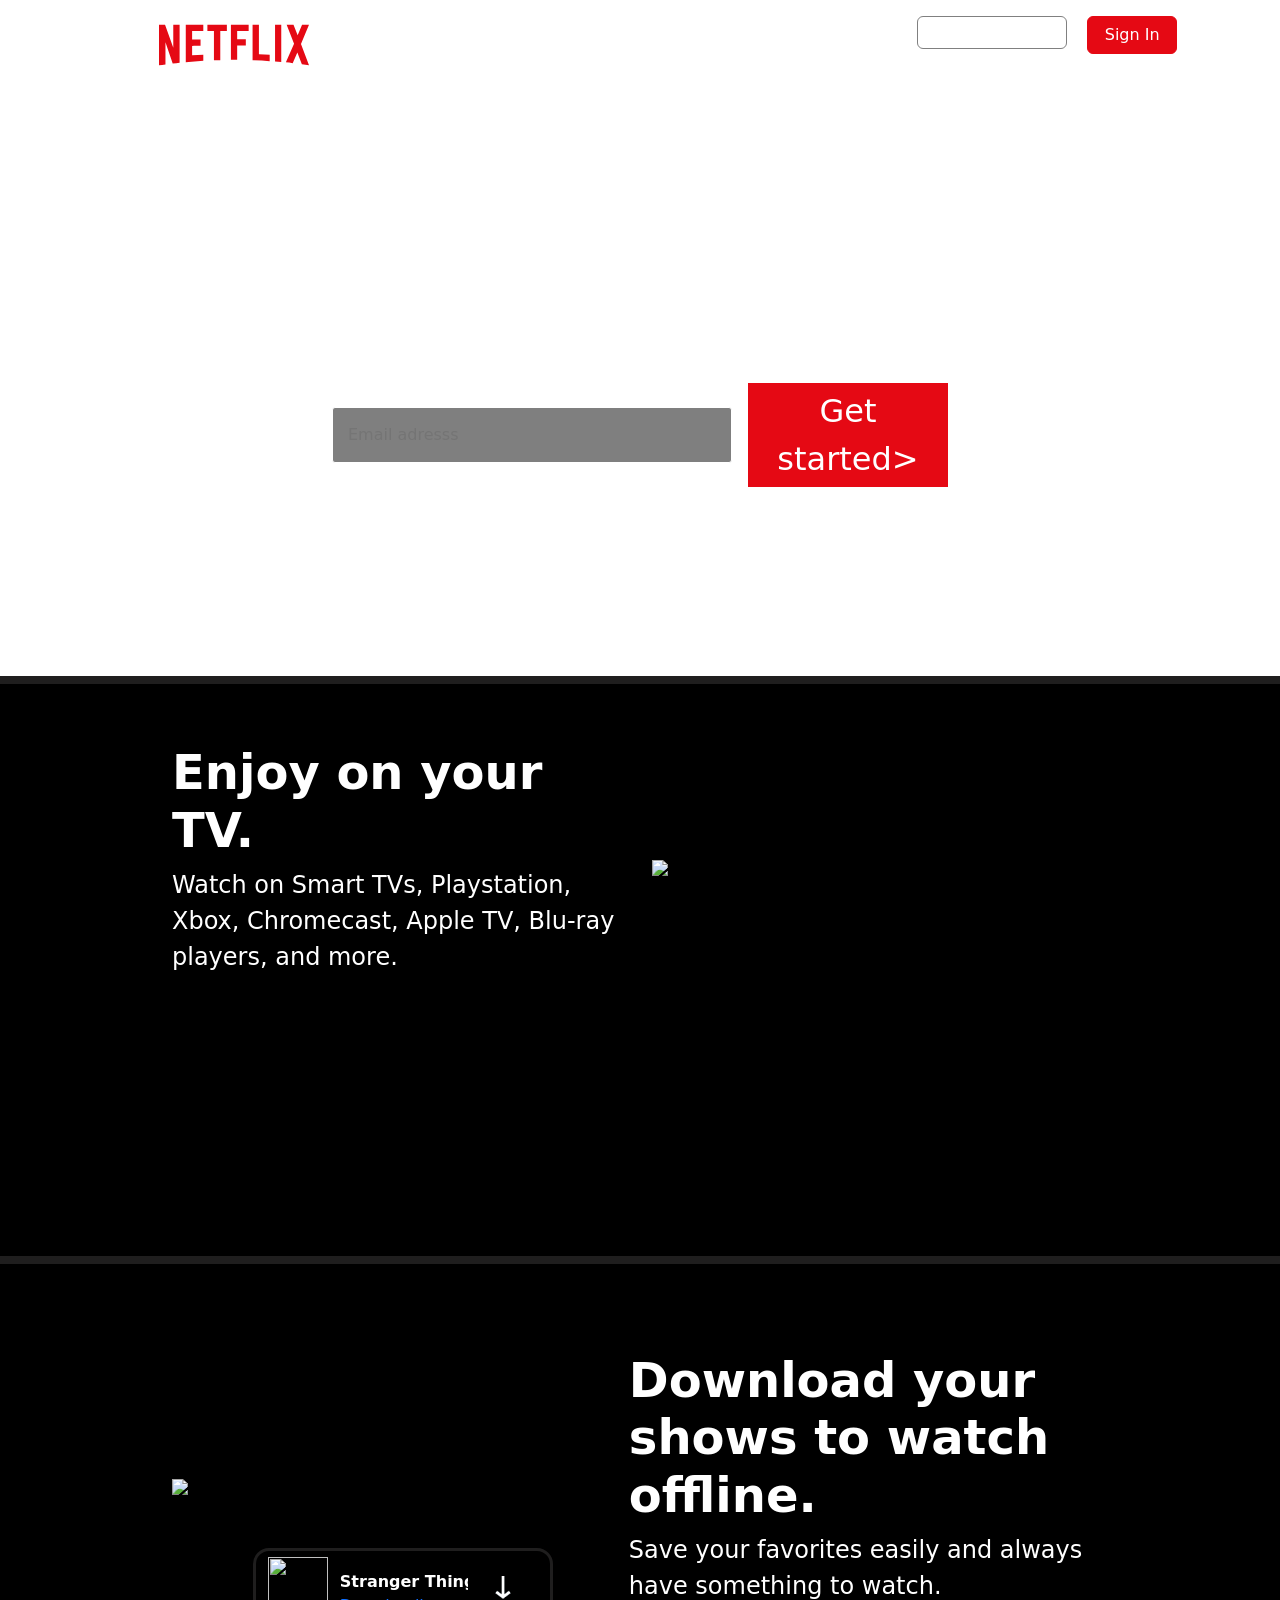
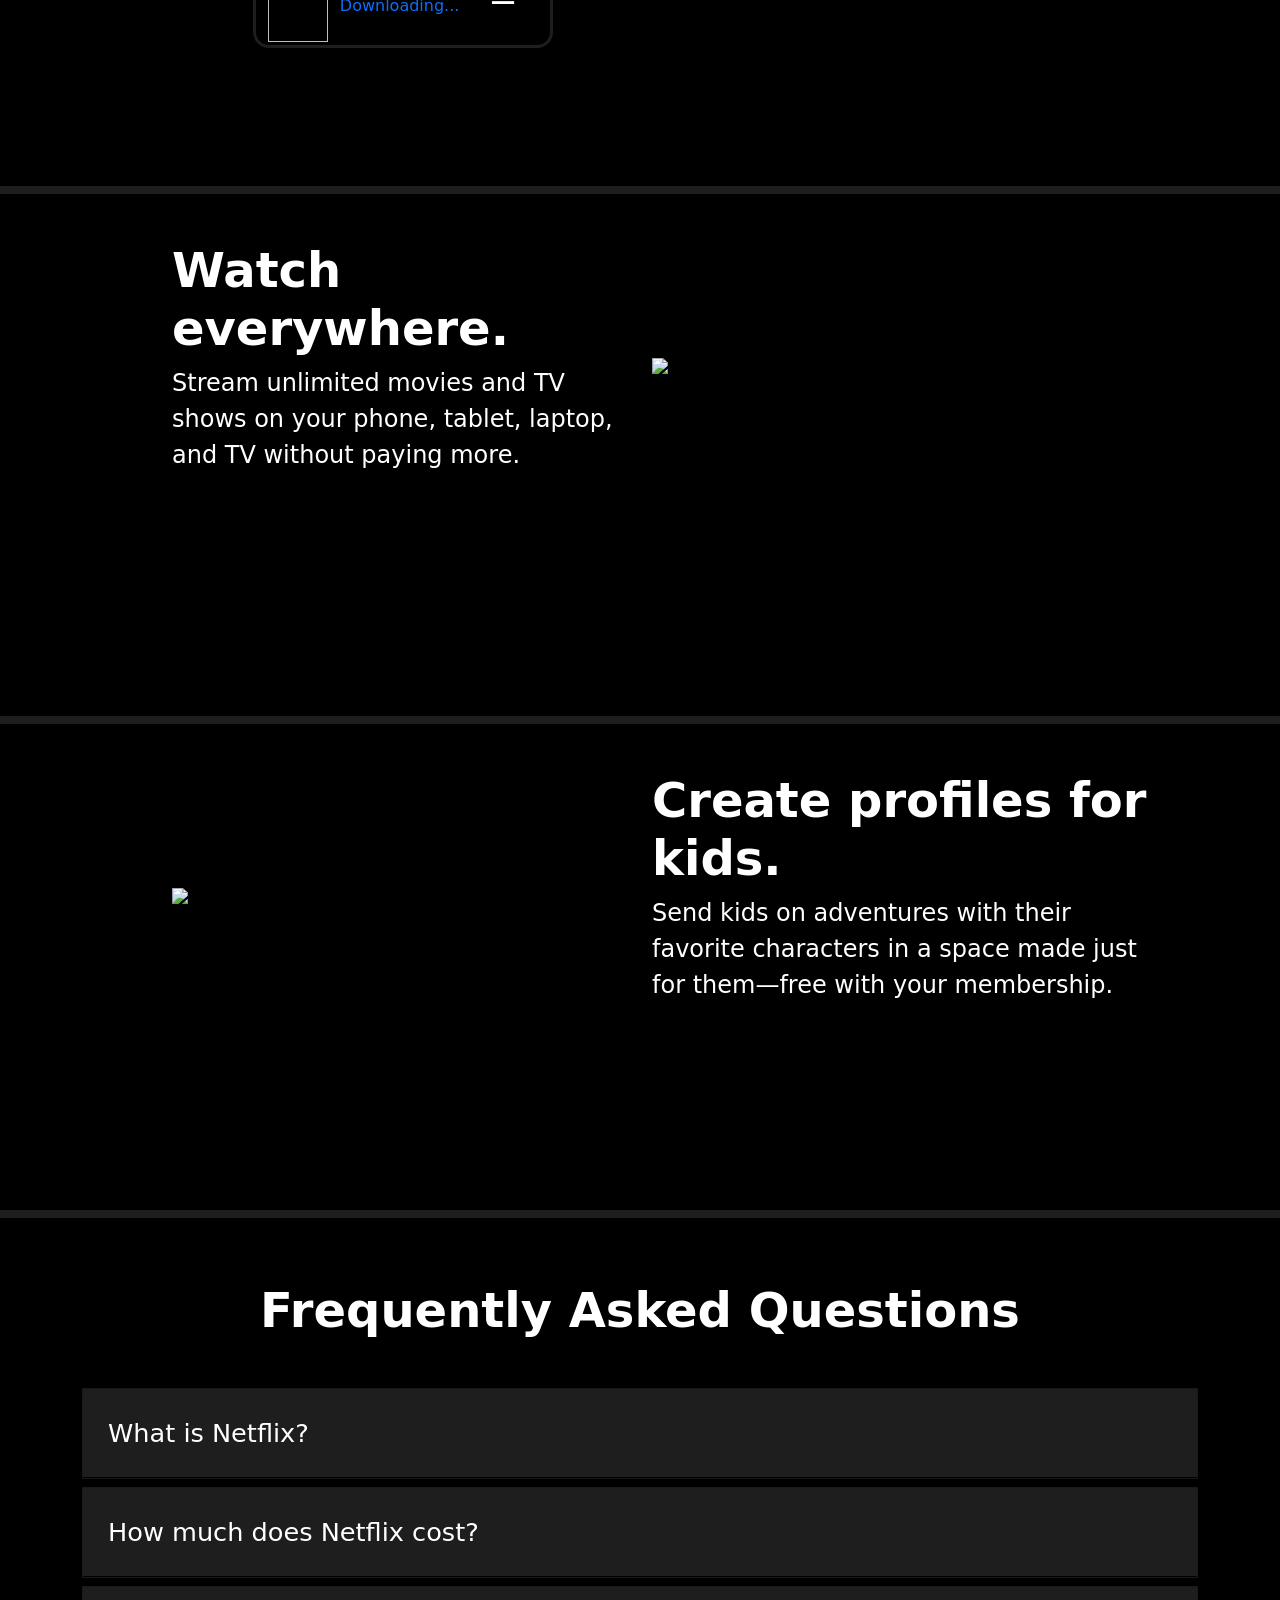
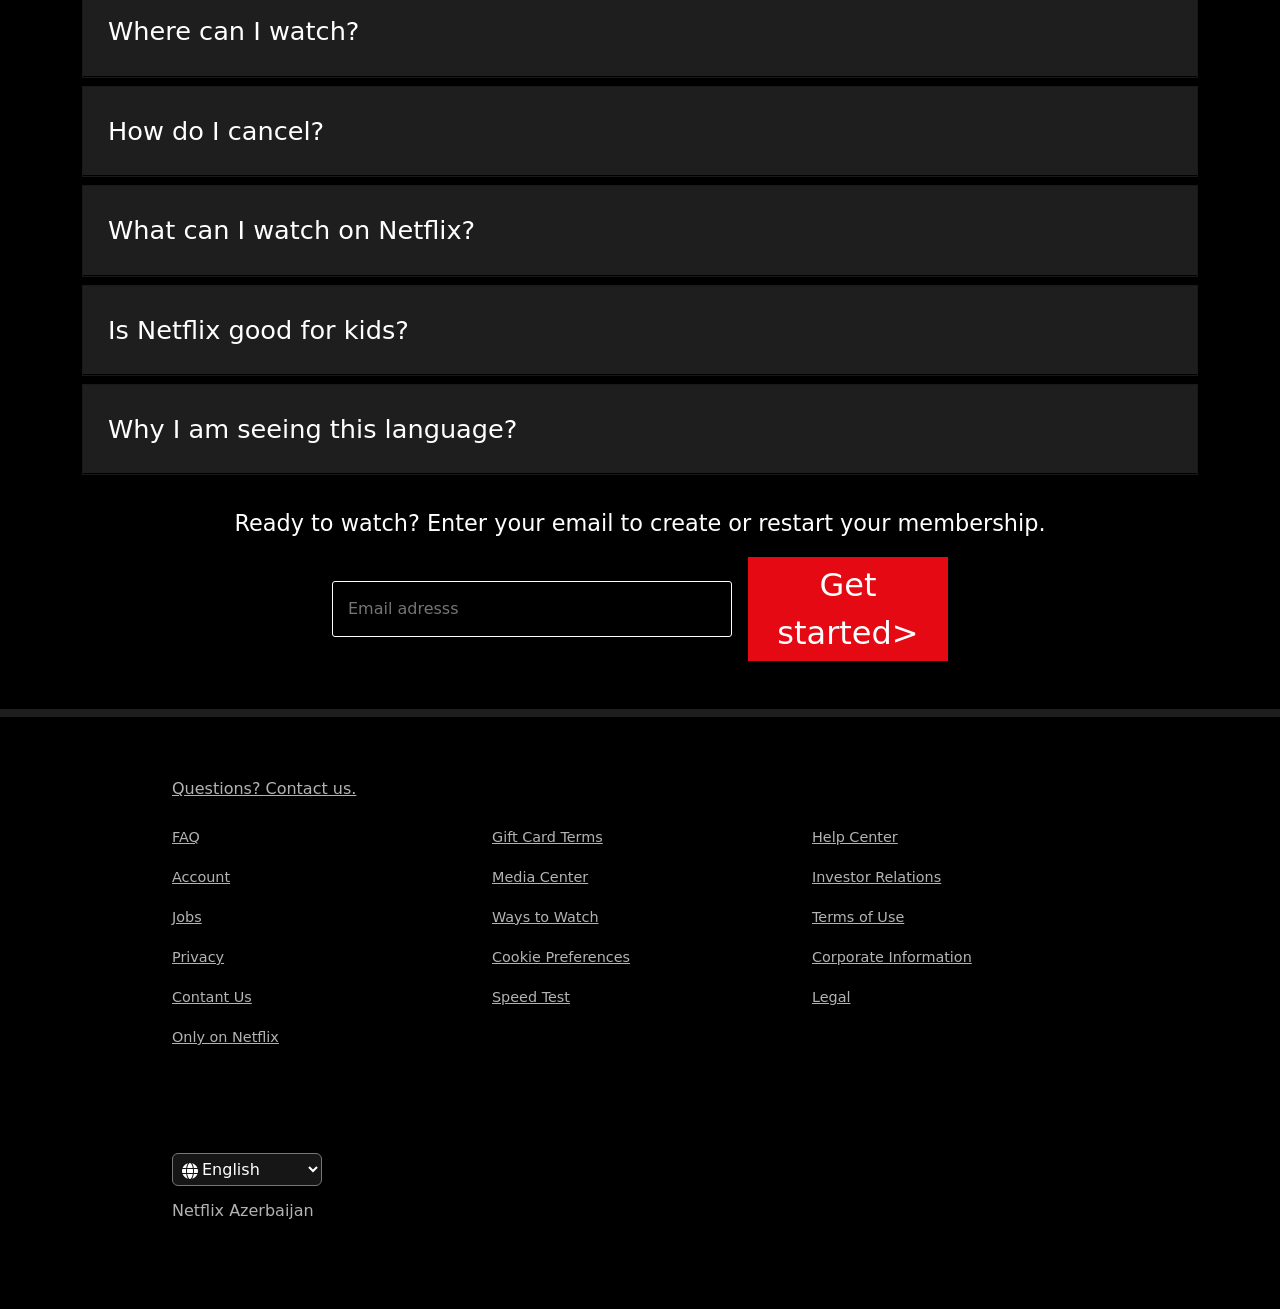
==== index.html @ 4222ed7d "Netlix Clone" ====
<!DOCTYPE html>
<html lang="en">
  <head>
    <meta charset="UTF-8" />
    <meta http-equiv="X-UA-Compatible" content="IE=edge" />
    <meta name="viewport" content="width=device-width, initial-scale=1.0" />
    <link
      rel="stylesheet"
      href="https://cdnjs.cloudflare.com/ajax/libs/font-awesome/6.2.1/css/all.min.css"
      crossorigin="anonymous"
    />
    <link
      href="https://cdn.jsdelivr.net/npm/bootstrap@5.2.3/dist/css/bootstrap.min.css"
      rel="stylesheet"
    />
    <link rel="stylesheet" href="./css/style.css" />
    <script src="https://cdn.jsdelivr.net/npm/bootstrap@5.2.3/dist/js/bootstrap.bundle.min.js"></script>
    <title>
      Netflix Azerbaijan - Watch TV Shows Online, Watch Movies Online
    </title>
  </head>
  <body>
    <!-- ! Header start-->
    <header>
      <div class="container">
        <nav>
          <svg viewBox="0 0 111 30" role="img" class="Netflix">
            <g>
              <path
                d="M105.06233,
                14.2806261 L110.999156,
                30 C109.249227,
                29.7497422 107.500234,
                29.4366857 105.718437,
                29.1554972 L102.374168,
                20.4686475 L98.9371075,
                28.4375293 C97.2499766,
                28.1563408 95.5928391,
                28.061674 93.9057081,
                27.8432843 L99.9372012,
                14.0931671 L94.4680851,
                -5.68434189e-14 L99.5313525,
                -5.68434189e-14 L102.593495,
                7.87421502 L105.874965,
                -5.68434189e-14 L110.999156,
                -5.68434189e-14 L105.06233,
                14.2806261 Z M90.4686475,
                -5.68434189e-14 L85.8749649,
                -5.68434189e-14 L85.8749649,
                27.2499766 C87.3746368,
                27.3437061 88.9371075,
                27.4055675 90.4686475,
                27.5930265 L90.4686475,
                -5.68434189e-14 Z M81.9055207,
                26.93692 C77.7186241,
                26.6557316 73.5307901,
                26.4064111 69.250164,
                26.3117443 L69.250164,
                -5.68434189e-14 L73.9366389,
                -5.68434189e-14 L73.9366389,
                21.8745899 C76.6248008,
                21.9373887 79.3120255,
                22.1557784 81.9055207,
                22.2804387 L81.9055207,
                26.93692 Z M64.2496954,
                10.6561065 L64.2496954,
                15.3435186 L57.8442216,
                15.3435186 L57.8442216,
                25.9996251 L53.2186709,
                25.9996251 L53.2186709,
                -5.68434189e-14 L66.3436123,
                -5.68434189e-14 L66.3436123,
                4.68741213 L57.8442216,
                4.68741213 L57.8442216,
                10.6561065 L64.2496954,
                10.6561065 Z M45.3435186,
                4.68741213 L45.3435186,
                26.2498828 C43.7810479,
                26.2498828 42.1876465,
                26.2498828 40.6561065,
                26.3117443 L40.6561065,
                4.68741213 L35.8121661,
                4.68741213 L35.8121661,
                -5.68434189e-14 L50.2183897,
                -5.68434189e-14 L50.2183897,
                4.68741213 L45.3435186,
                4.68741213 Z M30.749836,
                15.5928391 C28.687787,
                15.5928391 26.2498828,
                15.5928391 24.4999531,
                15.6875059 L24.4999531,
                22.6562939 C27.2499766,
                22.4678976 30,
                22.2495079 32.7809542,
                22.1557784 L32.7809542,
                26.6557316 L19.812541,
                27.6876933 L19.812541,
                -5.68434189e-14 L32.7809542,
                -5.68434189e-14 L32.7809542,
                4.68741213 L24.4999531,
                4.68741213 L24.4999531,
                10.9991564 C26.3126816,
                10.9991564 29.0936358,
                10.9054269 30.749836,
                10.9054269 L30.749836,
                15.5928391 Z M4.78114163,
                12.9684132 L4.78114163,
                29.3429562 C3.09401069,
                29.5313525 1.59340144,
                29.7497422 0,30 L0,
                -5.68434189e-14 L4.4690224,
                -5.68434189e-14 L10.562377,
                17.0315868 L10.562377,
                -5.68434189e-14 L15.2497891,
                -5.68434189e-14 L15.2497891,
                28.061674 C13.5935889,
                28.3437998 11.906458,
                28.4375293 10.1246602,
                28.6868498 L4.78114163,
                12.9684132 Z"
              ></path>
            </g>
          </svg>
          <div>
            <i class="fa-solid fa-globe text-white"></i>
            <select name="Language" class="language">
              <option value="en">English</option>
              <option value="ru">Russian</option>
            </select>
          </div>
          <div class="custom-btn">
            <a class="btn sign" href="#">Sign In</a>
          </div>
        </nav>
      </div>
      <!--Header end-->
    </header>
    <!--Main start-->
    <main>
      <!--Section 1 start-->
      <section class="section">
        <div class="info">
          <h1 class="text-white">Unlimited movies, TV shows, and more.</h1>
          <p class="text-white">Watch anywhere. Cancel anytime.</p>
          <p class="text-white">
            Ready to watch? Enter your email to create or restart your
            membership.
          </p>
        </div>
        <div class="search">
          <form>
            <div>
              <input
                class="custom1-btn"
                type="email"
                minlength="5"
                maxlength="50"
                placeholder="Email adresss"
              />
            </div>
            <div>
              <button class="custom1-btn2 text-white">Get started></button>
            </div>
          </form>
        </div>
        <!--Section 1 end-->
      </section>
      <!--Section 2 start-->
      <section class="section2">
        <div class="row align-items-center">
          <div class="col-lg-6">
            <h1 class="text-white">Enjoy on your TV.</h1>
            <p class="text-white">
              Watch on Smart TVs, Playstation, Xbox, Chromecast, Apple TV,
              Blu-ray players, and more.
            </p>
          </div>
          <div class="col-lg-6">
            <div class="headtv">
              <img
                src="https://assets.nflxext.com/ffe/siteui/acquisition/ourStory/fuji/desktop/tv.png"
              />
              <div class="headvideo">
                <video autoplay="" muted="">
                  <source
                    src="https://assets.nflxext.com/ffe/siteui/acquisition/ourStory/fuji/desktop/video-tv-0819.m4v"
                    type="video/mp4"
                  />
                </video>
              </div>
            </div>
          </div>
        </div>
        <!--Section 2 end-->
      </section>
      <!--Section 3 start-->
      <section class="section3">
        <div class="row align-items-center">
          <div class="col-lg-6">
            <img
              src="https://assets.nflxext.com/ffe/siteui/acquisition/ourStory/fuji/desktop/mobile-0819.jpg"
              width="500"
              height="auto"
            />
          </div>
          <div class="col-lg-6 spinner">
            <img
              src="https://assets.nflxext.com/ffe/siteui/acquisition/ourStory/fuji/desktop/boxshot.png"
              width="60"
              height="auto"
              class="download"
            />
            <div class="downloading">
              <strong class="text-white">Stranger Things</strong>
              <p class="text-primary">Downloading...</p>
            </div>
            <div>
              <img class="img-fluid gif" src="./img/Gif.gif" />
            </div>
          </div>
          <div class="col-lg-6">
            <div class="text">
              <h1 class="text-white">Download your shows to watch offline.</h1>
              <p class="text-white">
                Save your favorites easily and always have something to watch.
              </p>
            </div>
          </div>
        </div>
        <!--Section 3 end-->
      </section>
      <!--Section 4  start-->
      <section class="section4">
        <div class="row align-items-center mt-5">
          <div class="col-lg-6">
            <h1 class="text-white">Watch everywhere.</h1>
            <p class="text-white">
              Stream unlimited movies and TV shows on your phone, tablet,
              laptop, and TV without paying more.
            </p>
          </div>
          <div class="col-lg-6">
            <div class="position-relative devices">
              <img
                src="https://assets.nflxext.com/ffe/siteui/acquisition/ourStory/fuji/desktop/device-pile.png"
                class="img-fluid"
              />
              <div class="headvideo2">
                <video autoplay="" playsinline="" muted="" loop="">
                  <source
                    src="https://assets.nflxext.com/ffe/siteui/acquisition/ourStory/fuji/desktop/video-devices.m4v"
                    type="video/mp4"
                  />
                </video>
              </div>
            </div>
          </div>
        </div>
      </section>
      <!--Section 5 start-->
      <section class="section5">
        <div class="row align-items-center mt-5">
          <div class="col-lg-6">
            <img
              src="https://occ-0-6194-2774.1.nflxso.net/dnm/api/v6/19OhWN2dO19C9txTON9tvTFtefw/AAAABfpnX3dbgjZ-Je8Ax3xn0kXehZm_5L6-xe6YSTq_ucht9TI5jwDMqusWZKNYT8DfGudD0_wWVVTFLiN2_kaQJumz2iivUWbIbAtF.png?r=11f"
              class="kidsimg"
              width="500px"
              height="auto"
            />
          </div>
          <div class="col-lg-6">
            <div class="kids">
              <h1 class="text-white">Create profiles for kids.</h1>
              <p class="text-white">
                Send kids on adventures with their favorite characters in a
                space made just for them—free with your membership.
              </p>
            </div>
          </div>
        </div>
      </section>
      <!--Section5 end-->
      <section class="section6">
        <div class="container">
          <div>
            <h1 class="text-white text-center">Frequently Asked Questions</h1>
          </div>
          <div id="accordion" class="answers">
            <div class="card mb-2">
              <div class="card-header">
                <a data-bs-toggle="collapse" href="#collapseone">
                  What is Netflix?
                </a>
              </div>
              <div
                id="collapseone"
                class="collapse"
                data-bs-parent="#accordion"
              >
                <div class="card-body">
                  <p>
                    Netflix is a streaming service that offers a wide variety of
                    award-winning TV shows, movies, anime, documentaries, and
                    more on thousands of internet-connected devices.
                  </p>
                  <p>
                    You can watch as much as you want, whenever you want without
                    a single commercial – all for one low monthly price. There's
                    always something new to discover and new TV shows and movies
                    are added every week!
                  </p>
                </div>
              </div>
            </div>
            <div class="card mb-2">
              <div class="card-header">
                <a data-bs-toggle="collapse" href="#collapsetwo">
                  How much does Netflix cost?
                </a>
              </div>
              <div
                id="collapsetwo"
                class="collapse"
                data-bs-parent="#accordion"
              >
                <div class="card-body">
                  Watch Netflix on your smartphone, tablet, Smart TV, laptop, or
                  streaming device, all for one fixed monthly fee. Plans range
                  from EUR7.99 to EUR11.99 a month. No extra costs, no
                  contracts.
                </div>
              </div>
            </div>
            <div class="card mb-2">
              <div class="card-header">
                <a data-bs-toggle="collapse" href="#collapsethree">
                  Where can I watch?
                </a>
              </div>
              <div
                id="collapsethree"
                class="collapse"
                data-bs-parent="#accordion"
              >
                <div class="card-body">
                  <p>
                    Watch anywhere, anytime. Sign in with your Netflix account
                    to watch instantly on the web at netflix.com from your
                    personal computer or on any internet-connected device that
                    offers the Netflix app, including smart TVs, smartphones,
                    tablets, streaming media players and game consoles.
                  </p>

                  <p>
                    You can also download your favorite shows with the iOS,
                    Android, or Windows 10 app. Use downloads to watch while
                    you're on the go and without an internet connection. Take
                    Netflix with you anywhere.
                  </p>
                </div>
              </div>
            </div>
            <div class="card mb-2">
              <div class="card-header">
                <a data-bs-toggle="collapse" href="#collapsefour">
                  How do I cancel?
                </a>
              </div>
              <div
                id="collapsefour"
                class="collapse"
                data-bs-parent="#accordion"
              >
                <div class="card-body">
                  Netflix is flexible. There are no pesky contracts and no
                  commitments. You can easily cancel your account online in two
                  clicks. There are no cancellation fees – start or stop your
                  account anytime.
                </div>
              </div>
            </div>
            <div class="card mb-2">
              <div class="card-header">
                <a data-bs-toggle="collapse" href="#collapsefive">
                  What can I watch on Netflix?
                </a>
              </div>
              <div
                id="collapsefive"
                class="collapse"
                data-bs-parent="#accordion"
              >
                <div class="card-body">
                  Netflix has an extensive library of feature films,
                  documentaries, TV shows, anime, award-winning Netflix
                  originals, and more. Watch as much as you want, anytime you
                  want.
                </div>
              </div>
            </div>
            <div class="card mb-2">
              <div class="card-header">
                <a data-bs-toggle="collapse" href="#collapsesix">
                  Is Netflix good for kids?
                </a>
              </div>
              <div
                id="collapsesix"
                class="collapse"
                data-bs-parent="#accordion"
              >
                <div class="card-body">
                  <p>
                    The Netflix Kids experience is included in your membership
                    to give parents control while kids enjoy family-friendly TV
                    shows and movies in their own space.
                  </p>
                  <p>
                    Kids profiles come with PIN-protected parental controls that
                    let you restrict the maturity rating of content kids can
                    watch and block specific titles you don’t want kids to see.
                  </p>
                </div>
              </div>
            </div>
            <div class="card mb-2">
              <div class="card-header">
                <a data-bs-toggle="collapse" href="#collapseseven">
                  Why I am seeing this language?
                </a>
              </div>
              <div
                id="collapseseven"
                class="collapse"
                data-bs-parent="#accordion"
              >
                <div class="card-body">
                  Your browser preferences determine the language shown here.
                </div>
              </div>
            </div>
          </div>
          <div class="answer">
            <p class="text-center text-white">
              Ready to watch? Enter your email to create or restart your
              membership.
            </p>
          </div>
          <div class="search">
            <form>
              <div>
                <input
                  class="custom1-btn mb-5"
                  type="email"
                  minlength="5"
                  maxlength="50"
                  placeholder="Email adresss"
                />
              </div>
              <div>
                <button class="custom1-btn2 text-white mb-5">
                  Get started>
                </button>
              </div>
            </form>
          </div>
        </div>
      </section>
      <!--Main end-->
    </main>
    <!--Footer start-->
    <footer>
      <div class="row">
        <div class="questions">
          <p>Questions? Contact us.</p>
        </div>
        <div class="col-lg-4">
          <ul class="list-unstyled text-small">
            <li><a href="#">FAQ</a></li>
            <li><a href="#">Account</a></li>
            <li><a href="#">Jobs</a></li>
            <li><a href="#">Privacy</a></li>
            <li><a href="#">Contant Us</a></li>
            <li><a href="#">Only on Netflix</a></li>
          </ul>
        </div>
        <div class="col-lg-4">
          <ul class="list-unstyled text-small">
            <li><a href="#">Gift Card Terms</a></li>
            <li><a href="#">Media Center</a></li>
            <li><a href="#">Ways to Watch</a></li>
            <li><a href="#">Cookie Preferences</a></li>
            <li><a href="#">Speed Test</a></li>
          </ul>
        </div>
        <div class="col-lg-4">
          <ul class="list-unstyled text-small">
            <li><a href="#">Help Center</a></li>
            <li><a href="#">Investor Relations</a></li>
            <li><a href="#">Terms of Use</a></li>
            <li><a href="#">Corporate Information</a></li>
            <li><a href="#">Legal</a></li>
          </ul>
        </div>
        <div>
          <i class="fa-solid fa-globe text-white"></i>
          <select name="Language" class="language2">
            <option value="en">English</option>
            <option value="ru">Russian</option>
          </select>
          <div class="end">
            <p>Netflix Azerbaijan</p>
          </div>
        </div>
      </div>
      <!--Footer end-->
    </footer>
  </body>
</html>
---- css/style.css ----
body {
  overflow-x: hidden;
}

header {
  background: transparent;
  position: absolute;
  left: 4%;
  top: 0;
}

.section {
  background-image: url("https://assets.nflxext.com/ffe/siteui/vlv3/51e53f54-0d9f-40ec-9e05-c030def06ac9/b125cc27-5719-4602-a072-09cb61037ade/AZ-en-20230515-popsignuptwoweeks-perspective_alpha_website_medium.jpg");
  width: auto;
  display: flex;
  justify-content: center;
  align-items: center;
  flex-direction: column;
  height: 700px;
  text-align: center;
}

nav {
  display: flex;
  justify-content: space-between;
}

.Netflix {
  margin-left: 6rem;
  fill: #e50914;
  width: 150px;
  height: 90px;
}

.language {
  margin-top: 1rem;
  margin-left: 38rem;
  width: 150px;
  padding: 5px 25px;
  background-color: transparent;
  color: white;
  border-radius: 6px;
  border: 1px solid gray;
}

.language:focus {
  outline: 4px solid white;
  border: 1px solid gray;
}

.language option {
  color: black;
}

header .fa-globe {
  position: absolute;
  margin-left: 38.5rem;
  margin-top: 1.7rem;
}

.custom-btn a {
  border-radius: 6px;
  background-color: #e50914;
  width: 90px;
  padding: 6px;
  text-align: center;
  color: white;
  font-weight: 500;
  margin-top: 1rem;
  margin-left: 20px;
  border: 1px solid #e50914;
}

.custom-btn a:hover {
  background-color: #e50914;
  color: white;
  opacity: 0.5;
  border: 1px solid #e50914;
}

.custom-btn a:focus {
  background-color: #e50914;
  border: 1px solid #e50914;
  color: white;
  opacity: 0.9;
}

.info h1 {
  font-weight: 900;
  font-size: 3rem;
}

.info p {
  font-size: 1.5rem;
}

.search form {
  display: flex;
  justify-content: center;
  align-items: center;
  gap: 1rem;
}

.custom1-btn {
  border-radius: 3px;
  border: 1px solid white;
  padding: 15px;
  background-color: rgba(0, 0, 0, 0.5);
  width: 400px;
}

.custom1-btn:focus {
  border: 1px solid white;
  outline: 2px solid white;
  color: white;
}

.custom1-btn2 {
  width: 200px;
  background-color: #e50914;
  border: 1px solid #e50914;
  font-size: 2rem;
  text-align: center;
  padding: 3px 0;
  cursor: pointer;
}

.section2 {
  background-color: black;
  height: 580px;
  width: auto;
  margin-top: -24px;
  border-top: 8px solid rgb(31, 30, 30);
}

.section2 h1 {
  font-size: 3rem;
  font-weight: 900;
}

.section2 p {
  font-size: 1.5rem;
}

.headtv {
  position: relative;
  z-index: 1;
}

.headvideo {
  position: absolute;
  z-index: -1;
  left: 17%;
  top: 100px;
  width: 466px;
  overflow: hidden;
}

.section3 {
  background-color: black;
  width: auto;
  height: 530px;
  border-top: 8px solid rgb(31, 30, 30);
}

.spinner {
  border: 3px solid rgb(31, 30, 30);
  border-radius: 1rem;
  margin-left: -24.2rem;
  margin-top: 14rem;
  width: 300px;
  height: 100px;
  background-color: black;
}

.download {
  height: 85px;
  margin-top: 0.35rem;
}

.downloading {
  margin-top: -4.5rem;
  margin-left: 4.5rem;
}

.gif {
  margin-top: -7rem;
  margin-left: 12.5rem;
  width: 70px;
  height: auto;
}

.text {
  margin-left: 4rem;
  width: 30rem;
}

.text h1 {
  font-size: 3rem;
  font-weight: 900;
}

.text p {
  font-size: 1.5rem;
}

.section4 {
  background-color: black;
  height: 530px;
  width: auto;
  border-top: 8px solid rgb(31, 30, 30);
}

.section4 h1 {
  font-size: 3rem;
  font-weight: 900;
}

.section4 p {
  font-size: 1.5rem;
}

.devices {
  z-index: 1;
}

.headvideo2 {
  position: absolute;
  z-index: -1;
  overflow: hidden;
  max-width: 63%;
  max-height: 55%;
  top: 10%;
  left: 18%;
}

.section5 {
  background-color: black;
  height: 550px;
  border-top: 8px solid rgb(31, 30, 30);
}

.section5 h1 {
  font-size: 3rem;
  font-weight: 900;
}

.section5 p {
  font-size: 1.5rem;
}
.section6 {
  background-color: black;
  height: 540px;
  width: auto;
}

.kids {
  width: 505px;
}

.section6 {
  background-color: black;
  height: auto;
  width: 100%;
  margin-top: -3.5rem;
  border-top: 8px solid rgb(31, 30, 30);
}

.section6 h1 {
  margin-top: 4rem;
  font-size: 3rem;
  font-weight: 600;
}

#accordion {
  margin-top: 3rem;
}

.answers .card {
  background-color: rgb(31, 30, 30);
  border-radius: 0;
}

.answers .card-header {
  border-bottom: 1px solid black;
  padding: 25px;
}

.answers .card a {
  color: white;
  text-decoration: none;
  font-size: 1.6rem;
}

.answers .card-body {
  color: white;
  font-size: 1.6rem;
}

.buttonadd {
  color: white;
  position: absolute;
  margin-top: 2.2rem;
  margin-left: 65rem;
  background-color: transparent;
  border: 1px solid rgb(31, 30, 30);
}

.answer {
  font-size: 1.4rem;
  margin-top: 2rem;
}

footer {
  background-color: black;
  height: 600px;
  width: auto;
  border-top: 8px solid rgb(31, 30, 30);
}

footer a {
  color: #ffffffb3;
}

footer a:hover {
  color: #ffffffb3;
}

footer a:focus {
  color: #e50914;
}

footer li {
  line-height: 40px;
  font-size: 0.9rem;
}

.row {
  width: 75%;
  margin: auto;
  margin-top: 3.75rem;
}

.questions p {
  color: #ffffffb3;
  text-decoration: underline;
}

.language2 {
  margin-top: 5rem;
  width: 150px;
  background-color: rgb(22, 22, 22);
  color: white;
  border-radius: 6px;
  padding: 5px 25px;
}

footer .fa-globe {
  position: absolute;
  margin-top: 5.6rem;
  margin-left: 0.6rem;
}

.language2:focus {
  outline: 4px solid white;
}

.end {
  line-height: 50px;
}

.end p {
  color: #ffffffb3;
}
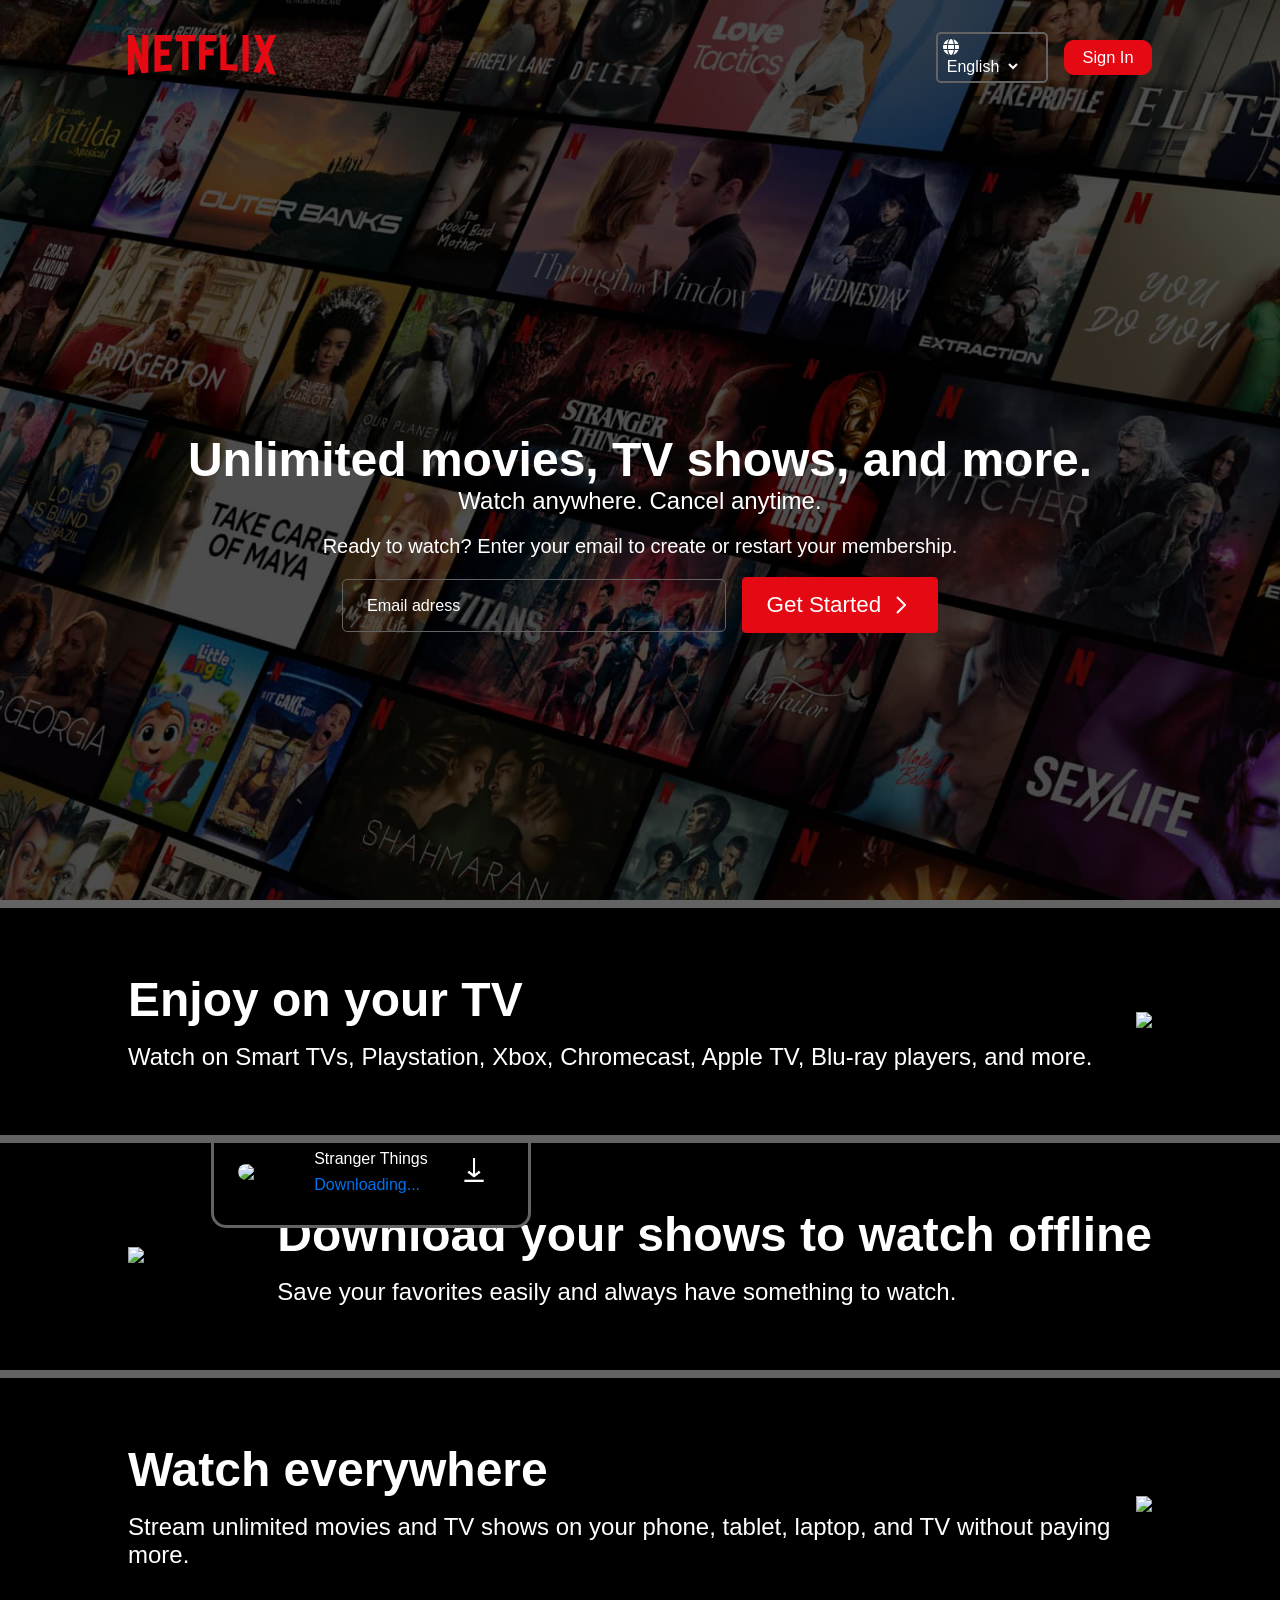
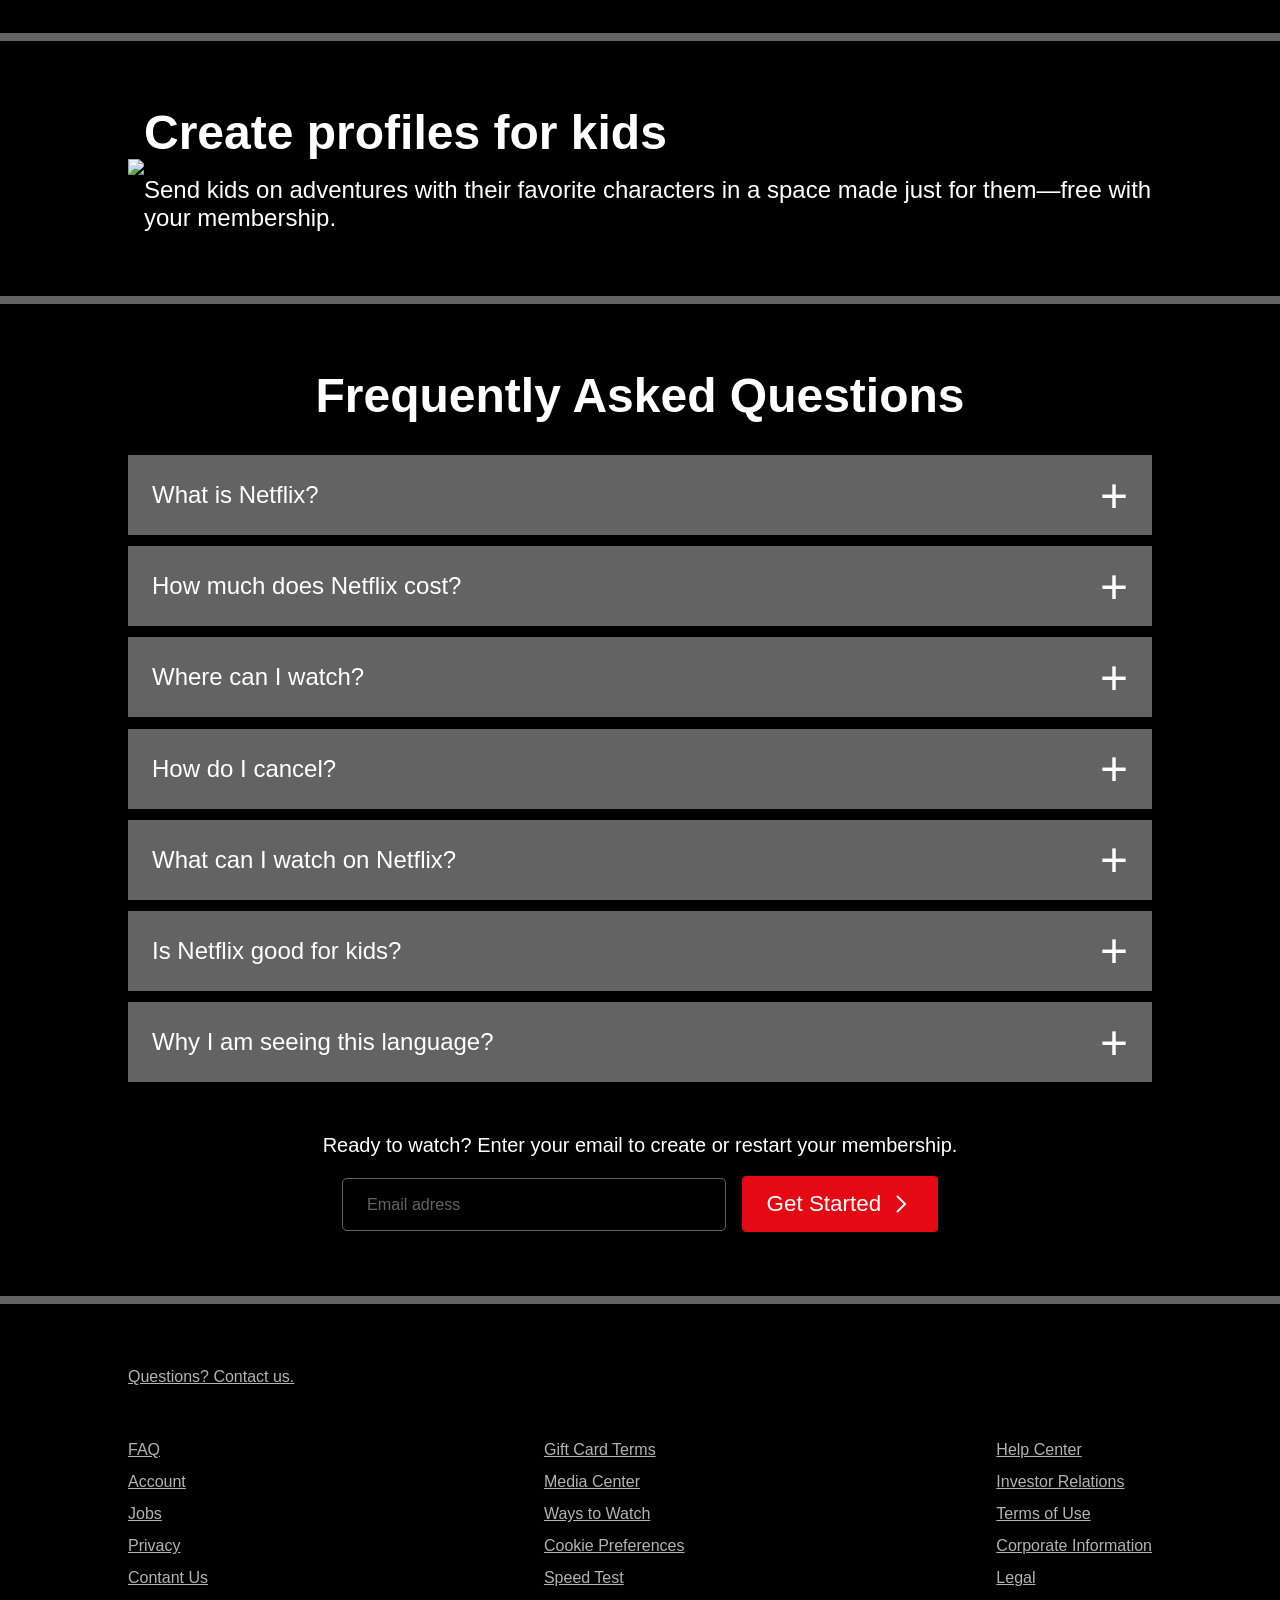
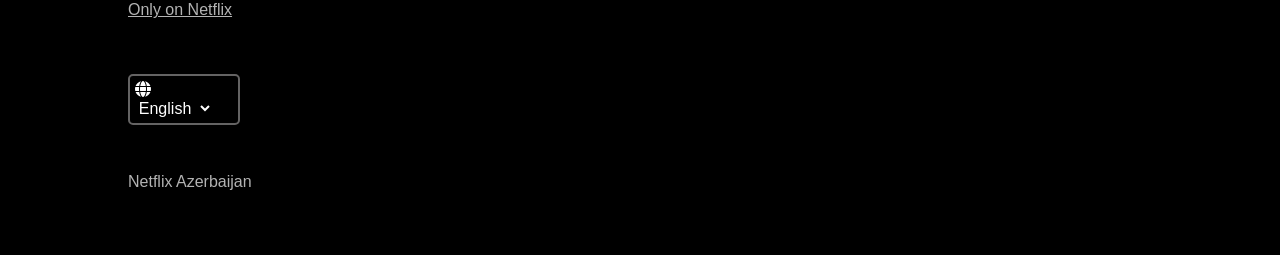
==== commit 3054aece: "updated" ====
--- a/index.html
+++ b/index.html
@@ -6,181 +6,112 @@
     <meta name="viewport" content="width=device-width, initial-scale=1.0" />
     <link
       rel="stylesheet"
-      href="https://cdnjs.cloudflare.com/ajax/libs/font-awesome/6.2.1/css/all.min.css"
+      href="https://cdnjs.cloudflare.com/ajax/libs/font-awesome/6.4.0/css/all.min.css"
+      integrity="sha512-iecdLmaskl7CVkqkXNQ/ZH/XLlvWZOJyj7Yy7tcenmpD1ypASozpmT/E0iPtmFIB46ZmdtAc9eNBvH0H/ZpiBw=="
       crossorigin="anonymous"
-    />
-    <link
-      href="https://cdn.jsdelivr.net/npm/bootstrap@5.2.3/dist/css/bootstrap.min.css"
-      rel="stylesheet"
+      referrerpolicy="no-referrer"
     />
     <link rel="stylesheet" href="./css/style.css" />
-    <script src="https://cdn.jsdelivr.net/npm/bootstrap@5.2.3/dist/js/bootstrap.bundle.min.js"></script>
     <title>
       Netflix Azerbaijan - Watch TV Shows Online, Watch Movies Online
     </title>
   </head>
   <body>
-    <!-- ! Header start-->
+    <!-- ! Header -->
     <header>
-      <div class="container">
+      <div class="container header-container">
         <nav>
-          <svg viewBox="0 0 111 30" role="img" class="Netflix">
-            <g>
-              <path
-                d="M105.06233,
-                14.2806261 L110.999156,
-                30 C109.249227,
-                29.7497422 107.500234,
-                29.4366857 105.718437,
-                29.1554972 L102.374168,
-                20.4686475 L98.9371075,
-                28.4375293 C97.2499766,
-                28.1563408 95.5928391,
-                28.061674 93.9057081,
-                27.8432843 L99.9372012,
-                14.0931671 L94.4680851,
-                -5.68434189e-14 L99.5313525,
-                -5.68434189e-14 L102.593495,
-                7.87421502 L105.874965,
-                -5.68434189e-14 L110.999156,
-                -5.68434189e-14 L105.06233,
-                14.2806261 Z M90.4686475,
-                -5.68434189e-14 L85.8749649,
-                -5.68434189e-14 L85.8749649,
-                27.2499766 C87.3746368,
-                27.3437061 88.9371075,
-                27.4055675 90.4686475,
-                27.5930265 L90.4686475,
-                -5.68434189e-14 Z M81.9055207,
-                26.93692 C77.7186241,
-                26.6557316 73.5307901,
-                26.4064111 69.250164,
-                26.3117443 L69.250164,
-                -5.68434189e-14 L73.9366389,
-                -5.68434189e-14 L73.9366389,
-                21.8745899 C76.6248008,
-                21.9373887 79.3120255,
-                22.1557784 81.9055207,
-                22.2804387 L81.9055207,
-                26.93692 Z M64.2496954,
-                10.6561065 L64.2496954,
-                15.3435186 L57.8442216,
-                15.3435186 L57.8442216,
-                25.9996251 L53.2186709,
-                25.9996251 L53.2186709,
-                -5.68434189e-14 L66.3436123,
-                -5.68434189e-14 L66.3436123,
-                4.68741213 L57.8442216,
-                4.68741213 L57.8442216,
-                10.6561065 L64.2496954,
-                10.6561065 Z M45.3435186,
-                4.68741213 L45.3435186,
-                26.2498828 C43.7810479,
-                26.2498828 42.1876465,
-                26.2498828 40.6561065,
-                26.3117443 L40.6561065,
-                4.68741213 L35.8121661,
-                4.68741213 L35.8121661,
-                -5.68434189e-14 L50.2183897,
-                -5.68434189e-14 L50.2183897,
-                4.68741213 L45.3435186,
-                4.68741213 Z M30.749836,
-                15.5928391 C28.687787,
-                15.5928391 26.2498828,
-                15.5928391 24.4999531,
-                15.6875059 L24.4999531,
-                22.6562939 C27.2499766,
-                22.4678976 30,
-                22.2495079 32.7809542,
-                22.1557784 L32.7809542,
-                26.6557316 L19.812541,
-                27.6876933 L19.812541,
-                -5.68434189e-14 L32.7809542,
-                -5.68434189e-14 L32.7809542,
-                4.68741213 L24.4999531,
-                4.68741213 L24.4999531,
-                10.9991564 C26.3126816,
-                10.9991564 29.0936358,
-                10.9054269 30.749836,
-                10.9054269 L30.749836,
-                15.5928391 Z M4.78114163,
-                12.9684132 L4.78114163,
-                29.3429562 C3.09401069,
-                29.5313525 1.59340144,
-                29.7497422 0,30 L0,
-                -5.68434189e-14 L4.4690224,
-                -5.68434189e-14 L10.562377,
-                17.0315868 L10.562377,
-                -5.68434189e-14 L15.2497891,
-                -5.68434189e-14 L15.2497891,
-                28.061674 C13.5935889,
-                28.3437998 11.906458,
-                28.4375293 10.1246602,
-                28.6868498 L4.78114163,
-                12.9684132 Z"
-              ></path>
-            </g>
-          </svg>
-          <div>
-            <i class="fa-solid fa-globe text-white"></i>
-            <select name="Language" class="language">
-              <option value="en">English</option>
-              <option value="ru">Russian</option>
-            </select>
-          </div>
-          <div class="custom-btn">
-            <a class="btn sign" href="#">Sign In</a>
+          <div class="logo">
+            <svg
+              viewBox="0 0 111 30"
+              version="1.1"
+              xmlns="http://www.w3.org/2000/svg"
+              xmlns:xlink="http://www.w3.org/1999/xlink"
+              aria-hidden="true"
+              role="img"
+              class="default-ltr-cache-mv4tc2 eaitdun1"
+            >
+              <g>
+                <path
+                  d="M105.06233,14.2806261 L110.999156,30 C109.249227,29.7497422 107.500234,29.4366857 105.718437,29.1554972 L102.374168,20.4686475 L98.9371075,28.4375293 C97.2499766,28.1563408 95.5928391,28.061674 93.9057081,27.8432843 L99.9372012,14.0931671 L94.4680851,-5.68434189e-14 L99.5313525,-5.68434189e-14 L102.593495,7.87421502 L105.874965,-5.68434189e-14 L110.999156,-5.68434189e-14 L105.06233,14.2806261 Z M90.4686475,-5.68434189e-14 L85.8749649,-5.68434189e-14 L85.8749649,27.2499766 C87.3746368,27.3437061 88.9371075,27.4055675 90.4686475,27.5930265 L90.4686475,-5.68434189e-14 Z M81.9055207,26.93692 C77.7186241,26.6557316 73.5307901,26.4064111 69.250164,26.3117443 L69.250164,-5.68434189e-14 L73.9366389,-5.68434189e-14 L73.9366389,21.8745899 C76.6248008,21.9373887 79.3120255,22.1557784 81.9055207,22.2804387 L81.9055207,26.93692 Z M64.2496954,10.6561065 L64.2496954,15.3435186 L57.8442216,15.3435186 L57.8442216,25.9996251 L53.2186709,25.9996251 L53.2186709,-5.68434189e-14 L66.3436123,-5.68434189e-14 L66.3436123,4.68741213 L57.8442216,4.68741213 L57.8442216,10.6561065 L64.2496954,10.6561065 Z M45.3435186,4.68741213 L45.3435186,26.2498828 C43.7810479,26.2498828 42.1876465,26.2498828 40.6561065,26.3117443 L40.6561065,4.68741213 L35.8121661,4.68741213 L35.8121661,-5.68434189e-14 L50.2183897,-5.68434189e-14 L50.2183897,4.68741213 L45.3435186,4.68741213 Z M30.749836,15.5928391 C28.687787,15.5928391 26.2498828,15.5928391 24.4999531,15.6875059 L24.4999531,22.6562939 C27.2499766,22.4678976 30,22.2495079 32.7809542,22.1557784 L32.7809542,26.6557316 L19.812541,27.6876933 L19.812541,-5.68434189e-14 L32.7809542,-5.68434189e-14 L32.7809542,4.68741213 L24.4999531,4.68741213 L24.4999531,10.9991564 C26.3126816,10.9991564 29.0936358,10.9054269 30.749836,10.9054269 L30.749836,15.5928391 Z M4.78114163,12.9684132 L4.78114163,29.3429562 C3.09401069,29.5313525 1.59340144,29.7497422 0,30 L0,-5.68434189e-14 L4.4690224,-5.68434189e-14 L10.562377,17.0315868 L10.562377,-5.68434189e-14 L15.2497891,-5.68434189e-14 L15.2497891,28.061674 C13.5935889,28.3437998 11.906458,28.4375293 10.1246602,28.6868498 L4.78114163,12.9684132 Z"
+                ></path>
+              </g>
+            </svg>
+          </div>
+          <div class="nav-right">
+            <div class="lang">
+              <i class="fa-solid fa-globe"></i>
+              <select>
+                <option value="en">English</option>
+                <option value="ru">Russian</option>
+              </select>
+            </div>
+            <button>
+              <a href="./register.html">Sign In</a>
+            </button>
           </div>
         </nav>
-      </div>
-      <!--Header end-->
-    </header>
-    <!--Main start-->
-    <main>
-      <!--Section 1 start-->
-      <section class="section">
-        <div class="info">
-          <h1 class="text-white">Unlimited movies, TV shows, and more.</h1>
-          <p class="text-white">Watch anywhere. Cancel anytime.</p>
-          <p class="text-white">
-            Ready to watch? Enter your email to create or restart your
-            membership.
-          </p>
-        </div>
-        <div class="search">
-          <form>
-            <div>
+        <div class="home">
+          <div class="about">
+            <h1>Unlimited movies, TV shows, and more.</h1>
+            <p>Watch anywhere. Cancel anytime.</p>
+          </div>
+          <div class="form-wrapper">
+            <h3>
+              Ready to watch? Enter your email to create or restart your
+              membership.
+            </h3>
+            <div class="inputBox">
               <input
-                class="custom1-btn"
-                type="email"
+                autocomplete="email"
                 minlength="5"
                 maxlength="50"
-                placeholder="Email adresss"
+                type="email"
+                name="email"
+                placeholder="Email adress"
               />
-            </div>
-            <div>
-              <button class="custom1-btn2 text-white">Get started></button>
-            </div>
-          </form>
-        </div>
-        <!--Section 1 end-->
-      </section>
-      <!--Section 2 start-->
-      <section class="section2">
-        <div class="row align-items-center">
-          <div class="col-lg-6">
-            <h1 class="text-white">Enjoy on your TV.</h1>
-            <p class="text-white">
+              <button>
+                Get Started
+                <svg
+                  width="24"
+                  height="24"
+                  viewBox="0 0 1.1rem 1.1rem"
+                  fill="none"
+                  xmlns="http://www.w3.org/2000/svg"
+                  class="default-ltr-cache-0 e1mhci4z1"
+                  data-name="ChevronRight"
+                  aria-hidden="true"
+                >
+                  <path
+                    fill-rule="evenodd"
+                    clip-rule="evenodd"
+                    d="M7.29297 19.2928L14.5859 12L7.29297 4.70706L8.70718 3.29285L16.7072 11.2928C16.8947 11.4804 17.0001 11.7347 17.0001 12C17.0001 12.2652 16.8947 12.5195 16.7072 12.7071L8.70718 20.7071L7.29297 19.2928Z"
+                    fill="currentColor"
+                  ></path>
+                </svg>
+              </button>
+            </div>
+          </div>
+        </div>
+      </div>
+    </header>
+    <!-- ! Main -->
+    <main>
+      <section>
+        <div class="container row_container">
+          <div class="col">
+            <h1>Enjoy on your TV</h1>
+            <p>
               Watch on Smart TVs, Playstation, Xbox, Chromecast, Apple TV,
               Blu-ray players, and more.
             </p>
           </div>
-          <div class="col-lg-6">
-            <div class="headtv">
+          <div class="col">
+            <div class="reklam">
               <img
                 src="https://assets.nflxext.com/ffe/siteui/acquisition/ourStory/fuji/desktop/tv.png"
               />
-              <div class="headvideo">
+              <div class="video">
                 <video autoplay="" muted="">
                   <source
                     src="https://assets.nflxext.com/ffe/siteui/acquisition/ourStory/fuji/desktop/video-tv-0819.m4v"
@@ -191,329 +122,254 @@
             </div>
           </div>
         </div>
-        <!--Section 2 end-->
-      </section>
-      <!--Section 3 start-->
-      <section class="section3">
-        <div class="row align-items-center">
-          <div class="col-lg-6">
+      </section>
+      <section>
+        <div class="container row_container">
+          <div class="col">
             <img
               src="https://assets.nflxext.com/ffe/siteui/acquisition/ourStory/fuji/desktop/mobile-0819.jpg"
-              width="500"
-              height="auto"
             />
-          </div>
-          <div class="col-lg-6 spinner">
-            <img
-              src="https://assets.nflxext.com/ffe/siteui/acquisition/ourStory/fuji/desktop/boxshot.png"
-              width="60"
-              height="auto"
-              class="download"
-            />
-            <div class="downloading">
-              <strong class="text-white">Stranger Things</strong>
-              <p class="text-primary">Downloading...</p>
-            </div>
-            <div>
-              <img class="img-fluid gif" src="./img/Gif.gif" />
-            </div>
-          </div>
-          <div class="col-lg-6">
-            <div class="text">
-              <h1 class="text-white">Download your shows to watch offline.</h1>
-              <p class="text-white">
-                Save your favorites easily and always have something to watch.
-              </p>
-            </div>
-          </div>
-        </div>
-        <!--Section 3 end-->
-      </section>
-      <!--Section 4  start-->
-      <section class="section4">
-        <div class="row align-items-center mt-5">
-          <div class="col-lg-6">
-            <h1 class="text-white">Watch everywhere.</h1>
-            <p class="text-white">
+            <div class="col-alt">
+              <div class="download">
+                <img
+                  src="https://assets.nflxext.com/ffe/siteui/acquisition/ourStory/fuji/desktop/boxshot.png"
+                  width="60"
+                  height="auto"
+                />
+                <div class="text">
+                  <strong>Stranger Things</strong>
+                  <p>Downloading...</p>
+                </div>
+              </div>
+              <div class="gif">
+                <img src="./img/Gif.gif" />
+              </div>
+            </div>
+          </div>
+          <div class="col">
+            <h1>Download your shows to watch offline</h1>
+            <p>
+              Save your favorites easily and always have something to watch.
+            </p>
+          </div>
+        </div>
+      </section>
+      <section>
+        <div class="container row_container">
+          <div class="col">
+            <h1>Watch everywhere</h1>
+            <p>
               Stream unlimited movies and TV shows on your phone, tablet,
               laptop, and TV without paying more.
             </p>
           </div>
-          <div class="col-lg-6">
-            <div class="position-relative devices">
-              <img
-                src="https://assets.nflxext.com/ffe/siteui/acquisition/ourStory/fuji/desktop/device-pile.png"
-                class="img-fluid"
-              />
-              <div class="headvideo2">
-                <video autoplay="" playsinline="" muted="" loop="">
-                  <source
-                    src="https://assets.nflxext.com/ffe/siteui/acquisition/ourStory/fuji/desktop/video-devices.m4v"
-                    type="video/mp4"
-                  />
-                </video>
-              </div>
-            </div>
-          </div>
-        </div>
-      </section>
-      <!--Section 5 start-->
-      <section class="section5">
-        <div class="row align-items-center mt-5">
-          <div class="col-lg-6">
+          <div class="col">
             <img
-              src="https://occ-0-6194-2774.1.nflxso.net/dnm/api/v6/19OhWN2dO19C9txTON9tvTFtefw/AAAABfpnX3dbgjZ-Je8Ax3xn0kXehZm_5L6-xe6YSTq_ucht9TI5jwDMqusWZKNYT8DfGudD0_wWVVTFLiN2_kaQJumz2iivUWbIbAtF.png?r=11f"
-              class="kidsimg"
-              width="500px"
-              height="auto"
+              src="https://assets.nflxext.com/ffe/siteui/acquisition/ourStory/fuji/desktop/device-pile.png"
             />
-          </div>
-          <div class="col-lg-6">
-            <div class="kids">
-              <h1 class="text-white">Create profiles for kids.</h1>
-              <p class="text-white">
-                Send kids on adventures with their favorite characters in a
-                space made just for them—free with your membership.
-              </p>
-            </div>
-          </div>
-        </div>
-      </section>
-      <!--Section5 end-->
-      <section class="section6">
-        <div class="container">
-          <div>
-            <h1 class="text-white text-center">Frequently Asked Questions</h1>
-          </div>
-          <div id="accordion" class="answers">
-            <div class="card mb-2">
-              <div class="card-header">
-                <a data-bs-toggle="collapse" href="#collapseone">
-                  What is Netflix?
-                </a>
-              </div>
-              <div
-                id="collapseone"
-                class="collapse"
-                data-bs-parent="#accordion"
+            <div class="video">
+              <video autoplay="" playsinline="" muted="" loop="">
+                <source
+                  src="https://assets.nflxext.com/ffe/siteui/acquisition/ourStory/fuji/desktop/video-devices.m4v"
+                  type="video/mp4"
+                />
+              </video>
+            </div>
+          </div>
+        </div>
+      </section>
+      <section>
+        <div class="container row_container">
+          <div class="col">
+            <img
+              src="https://occ-0-6194-2773.1.nflxso.net/dnm/api/v6/19OhWN2dO19C9txTON9tvTFtefw/AAAABejKYujIIDQciqmGJJ8BtXkYKKTi5jiqexltvN1YmvXYIfX8B9CYwooUSIzOKneblRFthZAFsYLMgKMyNfeHwk16DmEkpIIcb6A3.png?r=f55"
+            />
+          </div>
+          <div class="col">
+            <h1>Create profiles for kids</h1>
+            <p>
+              Send kids on adventures with their favorite characters in a space
+              made just for them—free with your membership.
+            </p>
+          </div>
+        </div>
+      </section>
+      <section>
+        <h1>Frequently Asked Questions</h1>
+        <div class="container accordion_container">
+          <div class="contentBx">
+            <div class="label">What is Netflix?</div>
+            <div class="content">
+              <p>
+                Netflix is a streaming service that offers a wide variety of
+                award-winning TV shows, movies, anime, documentaries, and more
+                on thousands of internet-connected devices.
+              </p>
+              <p>
+                You can watch as much as you want, whenever you want without a
+                single commercial – all for one low monthly price. There's
+                always something new to discover and new TV shows and movies are
+                added every week!
+              </p>
+            </div>
+          </div>
+          <div class="contentBx">
+            <div class="label">How much does Netflix cost?</div>
+            <div class="content">
+              <p>
+                Watch Netflix on your smartphone, tablet, Smart TV, laptop, or
+                streaming device, all for one fixed monthly fee. Plans range
+                from EUR7.99 to EUR11.99 a month. No extra costs, no contracts.
+              </p>
+            </div>
+          </div>
+          <div class="contentBx">
+            <div class="label">Where can I watch?</div>
+            <div class="content">
+              <p>
+                Watch anywhere, anytime. Sign in with your Netflix account to
+                watch instantly on the web at netflix.com from your personal
+                computer or on any internet-connected device that offers the
+                Netflix app, including smart TVs, smartphones, tablets,
+                streaming media players and game consoles.
+              </p>
+              <br />
+              <p>
+                You can also download your favorite shows with the iOS, Android,
+                or Windows 10 app. Use downloads to watch while you're on the go
+                and without an internet connection. Take Netflix with you
+                anywhere.
+              </p>
+            </div>
+          </div>
+          <div class="contentBx">
+            <div class="label">How do I cancel?</div>
+            <div class="content">
+              <p>
+                Netflix is flexible. There are no pesky contracts and no
+                commitments. You can easily cancel your account online in two
+                clicks. There are no cancellation fees – start or stop your
+                account anytime.
+              </p>
+            </div>
+          </div>
+          <div class="contentBx">
+            <div class="label">What can I watch on Netflix?</div>
+            <div class="content">
+              <p>
+                Netflix has an extensive library of feature films,
+                documentaries, TV shows, anime, award-winning Netflix originals,
+                and more. Watch as much as you want, anytime you want.
+              </p>
+            </div>
+          </div>
+          <div class="contentBx">
+            <div class="label">Is Netflix good for kids?</div>
+            <div class="content">
+              <p>
+                The Netflix Kids experience is included in your membership to
+                give parents control while kids enjoy family-friendly TV shows
+                and movies in their own space.
+              </p>
+              <p>
+                Kids profiles come with PIN-protected parental controls that let
+                you restrict the maturity rating of content kids can watch and
+                block specific titles you don’t want kids to see.
+              </p>
+            </div>
+          </div>
+          <div class="contentBx">
+            <div class="label">Why I am seeing this language?</div>
+            <div class="content">
+              <p>Your browser preferences determine the language shown here.</p>
+            </div>
+          </div>
+        </div>
+        <div class="form-wrapper">
+          <h3>
+            Ready to watch? Enter your email to create or restart your
+            membership.
+          </h3>
+          <div class="inputBox">
+            <input
+              autocomplete="email"
+              minlength="5"
+              maxlength="50"
+              type="email"
+              name="email"
+              placeholder="Email adress"
+            />
+            <button>
+              Get Started
+              <svg
+                width="24"
+                height="24"
+                viewBox="0 0 1.1rem 1.1rem"
+                fill="none"
+                xmlns="http://www.w3.org/2000/svg"
+                class="default-ltr-cache-0 e1mhci4z1"
+                data-name="ChevronRight"
+                aria-hidden="true"
               >
-                <div class="card-body">
-                  <p>
-                    Netflix is a streaming service that offers a wide variety of
-                    award-winning TV shows, movies, anime, documentaries, and
-                    more on thousands of internet-connected devices.
-                  </p>
-                  <p>
-                    You can watch as much as you want, whenever you want without
-                    a single commercial – all for one low monthly price. There's
-                    always something new to discover and new TV shows and movies
-                    are added every week!
-                  </p>
-                </div>
-              </div>
-            </div>
-            <div class="card mb-2">
-              <div class="card-header">
-                <a data-bs-toggle="collapse" href="#collapsetwo">
-                  How much does Netflix cost?
-                </a>
-              </div>
-              <div
-                id="collapsetwo"
-                class="collapse"
-                data-bs-parent="#accordion"
-              >
-                <div class="card-body">
-                  Watch Netflix on your smartphone, tablet, Smart TV, laptop, or
-                  streaming device, all for one fixed monthly fee. Plans range
-                  from EUR7.99 to EUR11.99 a month. No extra costs, no
-                  contracts.
-                </div>
-              </div>
-            </div>
-            <div class="card mb-2">
-              <div class="card-header">
-                <a data-bs-toggle="collapse" href="#collapsethree">
-                  Where can I watch?
-                </a>
-              </div>
-              <div
-                id="collapsethree"
-                class="collapse"
-                data-bs-parent="#accordion"
-              >
-                <div class="card-body">
-                  <p>
-                    Watch anywhere, anytime. Sign in with your Netflix account
-                    to watch instantly on the web at netflix.com from your
-                    personal computer or on any internet-connected device that
-                    offers the Netflix app, including smart TVs, smartphones,
-                    tablets, streaming media players and game consoles.
-                  </p>
-
-                  <p>
-                    You can also download your favorite shows with the iOS,
-                    Android, or Windows 10 app. Use downloads to watch while
-                    you're on the go and without an internet connection. Take
-                    Netflix with you anywhere.
-                  </p>
-                </div>
-              </div>
-            </div>
-            <div class="card mb-2">
-              <div class="card-header">
-                <a data-bs-toggle="collapse" href="#collapsefour">
-                  How do I cancel?
-                </a>
-              </div>
-              <div
-                id="collapsefour"
-                class="collapse"
-                data-bs-parent="#accordion"
-              >
-                <div class="card-body">
-                  Netflix is flexible. There are no pesky contracts and no
-                  commitments. You can easily cancel your account online in two
-                  clicks. There are no cancellation fees – start or stop your
-                  account anytime.
-                </div>
-              </div>
-            </div>
-            <div class="card mb-2">
-              <div class="card-header">
-                <a data-bs-toggle="collapse" href="#collapsefive">
-                  What can I watch on Netflix?
-                </a>
-              </div>
-              <div
-                id="collapsefive"
-                class="collapse"
-                data-bs-parent="#accordion"
-              >
-                <div class="card-body">
-                  Netflix has an extensive library of feature films,
-                  documentaries, TV shows, anime, award-winning Netflix
-                  originals, and more. Watch as much as you want, anytime you
-                  want.
-                </div>
-              </div>
-            </div>
-            <div class="card mb-2">
-              <div class="card-header">
-                <a data-bs-toggle="collapse" href="#collapsesix">
-                  Is Netflix good for kids?
-                </a>
-              </div>
-              <div
-                id="collapsesix"
-                class="collapse"
-                data-bs-parent="#accordion"
-              >
-                <div class="card-body">
-                  <p>
-                    The Netflix Kids experience is included in your membership
-                    to give parents control while kids enjoy family-friendly TV
-                    shows and movies in their own space.
-                  </p>
-                  <p>
-                    Kids profiles come with PIN-protected parental controls that
-                    let you restrict the maturity rating of content kids can
-                    watch and block specific titles you don’t want kids to see.
-                  </p>
-                </div>
-              </div>
-            </div>
-            <div class="card mb-2">
-              <div class="card-header">
-                <a data-bs-toggle="collapse" href="#collapseseven">
-                  Why I am seeing this language?
-                </a>
-              </div>
-              <div
-                id="collapseseven"
-                class="collapse"
-                data-bs-parent="#accordion"
-              >
-                <div class="card-body">
-                  Your browser preferences determine the language shown here.
-                </div>
-              </div>
-            </div>
-          </div>
-          <div class="answer">
-            <p class="text-center text-white">
-              Ready to watch? Enter your email to create or restart your
-              membership.
-            </p>
-          </div>
-          <div class="search">
-            <form>
-              <div>
-                <input
-                  class="custom1-btn mb-5"
-                  type="email"
-                  minlength="5"
-                  maxlength="50"
-                  placeholder="Email adresss"
-                />
-              </div>
-              <div>
-                <button class="custom1-btn2 text-white mb-5">
-                  Get started>
-                </button>
-              </div>
-            </form>
-          </div>
-        </div>
-      </section>
-      <!--Main end-->
+                <path
+                  fill-rule="evenodd"
+                  clip-rule="evenodd"
+                  d="M7.29297 19.2928L14.5859 12L7.29297 4.70706L8.70718 3.29285L16.7072 11.2928C16.8947 11.4804 17.0001 11.7347 17.0001 12C17.0001 12.2652 16.8947 12.5195 16.7072 12.7071L8.70718 20.7071L7.29297 19.2928Z"
+                  fill="currentColor"
+                ></path>
+              </svg>
+            </button>
+          </div>
+        </div>
+      </section>
     </main>
-    <!--Footer start-->
+    <!-- ! Footer -->
     <footer>
-      <div class="row">
-        <div class="questions">
+      <div class="container footer_container">
+        <div>
           <p>Questions? Contact us.</p>
         </div>
-        <div class="col-lg-4">
-          <ul class="list-unstyled text-small">
-            <li><a href="#">FAQ</a></li>
-            <li><a href="#">Account</a></li>
-            <li><a href="#">Jobs</a></li>
-            <li><a href="#">Privacy</a></li>
-            <li><a href="#">Contant Us</a></li>
-            <li><a href="#">Only on Netflix</a></li>
-          </ul>
-        </div>
-        <div class="col-lg-4">
-          <ul class="list-unstyled text-small">
-            <li><a href="#">Gift Card Terms</a></li>
-            <li><a href="#">Media Center</a></li>
-            <li><a href="#">Ways to Watch</a></li>
-            <li><a href="#">Cookie Preferences</a></li>
-            <li><a href="#">Speed Test</a></li>
-          </ul>
-        </div>
-        <div class="col-lg-4">
-          <ul class="list-unstyled text-small">
-            <li><a href="#">Help Center</a></li>
-            <li><a href="#">Investor Relations</a></li>
-            <li><a href="#">Terms of Use</a></li>
-            <li><a href="#">Corporate Information</a></li>
-            <li><a href="#">Legal</a></li>
-          </ul>
-        </div>
-        <div>
-          <i class="fa-solid fa-globe text-white"></i>
-          <select name="Language" class="language2">
+        <div class="list">
+          <div class="col">
+            <ul>
+              <li><a href="#">FAQ</a></li>
+              <li><a href="#">Account</a></li>
+              <li><a href="#">Jobs</a></li>
+              <li><a href="#">Privacy</a></li>
+              <li><a href="#">Contant Us</a></li>
+              <li><a href="#">Only on Netflix</a></li>
+            </ul>
+          </div>
+          <div class="col">
+            <ul>
+              <li><a href="#">Gift Card Terms</a></li>
+              <li><a href="#">Media Center</a></li>
+              <li><a href="#">Ways to Watch</a></li>
+              <li><a href="#">Cookie Preferences</a></li>
+              <li><a href="#">Speed Test</a></li>
+            </ul>
+          </div>
+          <div class="col">
+            <ul>
+              <li><a href="#">Help Center</a></li>
+              <li><a href="#">Investor Relations</a></li>
+              <li><a href="#">Terms of Use</a></li>
+              <li><a href="#">Corporate Information</a></li>
+              <li><a href="#">Legal</a></li>
+            </ul>
+          </div>
+        </div>
+        <div class="lang">
+          <i class="fa-solid fa-globe"></i>
+          <select>
             <option value="en">English</option>
             <option value="ru">Russian</option>
           </select>
-          <div class="end">
-            <p>Netflix Azerbaijan</p>
-          </div>
+        </div>
+        <div class="netflix">
+          <p>Netflix Azerbaijan</p>
         </div>
       </div>
-      <!--Footer end-->
     </footer>
   </body>
 </html>
--- a/css/style.css
+++ b/css/style.css
@@ -1,153 +1,270 @@
+* {
+  margin: 0;
+  padding: 0;
+  box-sizing: border-box;
+  outline: none;
+  list-style: none;
+  text-decoration: none;
+  font-family: -apple-system, BlinkMacSystemFont, Segoe UI, Roboto, Oxygen,
+    Ubuntu, Cantarell, Fira Sans, Droid Sans, Helvetica Neue, sans-serif;
+}
+
+:root {
+  --white-clr: #fff;
+  --black-clr: #000;
+  --first-clr: #e50914;
+  --second-clr: rgb(100, 99, 99);
+  --thirdh-clr: #0071eb;
+  --fourth-clr: rgba(255, 255, 255, 0.7);
+
+  --transition: all 0.2s ease-in;
+
+  --container-width-lg: 80%;
+  --container-width-md: 90%;
+  --container-width-sm: 95%;
+}
+
+/* ========================== GENERAL STYLES ======================== */
+
+html {
+  scroll-behavior: smooth;
+}
+
+::-webkit-scrollbar {
+  display: none;
+}
+
 body {
-  overflow-x: hidden;
-}
+  color: var(--white-clr);
+}
+
+a {
+  color: var(--white-clr);
+}
+
+button,
+input {
+  transition: var(--transition);
+}
+
+.container {
+  width: var(--container-width-lg);
+  margin: 0 auto;
+}
+
+/* ========================== HEADER STYLES ======================== */
 
 header {
+  height: 100vh;
+  width: 100%;
+  overflow: hidden;
+  background-image: linear-gradient(rgba(0, 0, 0, 0.6), rgba(0, 0, 0, 0.6)),
+    url("../img/background.jpg");
+  background-size: cover;
+}
+
+header .header-container {
+  padding: 2rem 0;
+}
+
+nav {
+  display: flex;
+  align-items: center;
+  justify-content: space-between;
+}
+
+nav .default-ltr-cache-mv4tc2 {
+  width: 9.25rem;
+  height: 2.5rem;
+  color: var(--first-clr);
+  fill: currentColor;
+}
+
+nav .nav-right {
+  display: flex;
+  align-items: center;
+  justify-content: center;
+  gap: 1rem;
+}
+
+nav .lang,
+footer .lang {
   background: transparent;
-  position: absolute;
-  left: 4%;
-  top: 0;
-}
-
-.section {
-  background-image: url("https://assets.nflxext.com/ffe/siteui/vlv3/51e53f54-0d9f-40ec-9e05-c030def06ac9/b125cc27-5719-4602-a072-09cb61037ade/AZ-en-20230515-popsignuptwoweeks-perspective_alpha_website_medium.jpg");
-  width: auto;
-  display: flex;
-  justify-content: center;
-  align-items: center;
-  flex-direction: column;
-  height: 700px;
+  cursor: default;
+  border: 2px solid var(--second-clr);
+  border-radius: 5px;
+  padding: 0.3rem;
+  width: 7rem;
+}
+
+nav select,
+footer select {
+  background: transparent;
+  border: none;
+  color: var(--white-clr);
+  font-size: 1.001rem;
+}
+
+nav select option,
+footer select option {
+  color: var(--black-clr);
+}
+
+nav i,
+footer i {
+  color: var(--white-clr);
+  pointer-events: none;
+}
+
+nav button {
+  background: var(--first-clr);
+  width: 5.5rem;
+  height: 2.2rem;
+  display: flex;
+  align-items: center;
+  justify-content: center;
+  border-radius: 10px;
+  border: 1px solid var(--first-clr);
+}
+
+nav button a {
+  font-weight: 400;
+  font-size: 1.025rem;
+}
+
+header .home {
+  display: flex;
+  align-items: center;
+  justify-content: center;
+  flex-direction: column;
+  gap: 1rem;
   text-align: center;
-}
-
-nav {
-  display: flex;
-  justify-content: space-between;
-}
-
-.Netflix {
-  margin-left: 6rem;
-  fill: #e50914;
-  width: 150px;
-  height: 90px;
-}
-
-.language {
-  margin-top: 1rem;
-  margin-left: 38rem;
-  width: 150px;
-  padding: 5px 25px;
-  background-color: transparent;
-  color: white;
-  border-radius: 6px;
-  border: 1px solid gray;
-}
-
-.language:focus {
-  outline: 4px solid white;
-  border: 1px solid gray;
-}
-
-.language option {
-  color: black;
-}
-
-header .fa-globe {
-  position: absolute;
-  margin-left: 38.5rem;
-  margin-top: 1.7rem;
-}
-
-.custom-btn a {
-  border-radius: 6px;
-  background-color: #e50914;
-  width: 90px;
-  padding: 6px;
-  text-align: center;
-  color: white;
-  font-weight: 500;
-  margin-top: 1rem;
-  margin-left: 20px;
-  border: 1px solid #e50914;
-}
-
-.custom-btn a:hover {
-  background-color: #e50914;
-  color: white;
-  opacity: 0.5;
-  border: 1px solid #e50914;
-}
-
-.custom-btn a:focus {
-  background-color: #e50914;
-  border: 1px solid #e50914;
-  color: white;
-  opacity: 0.9;
-}
-
-.info h1 {
+  height: 100vh;
+}
+
+header .about h1 {
   font-weight: 900;
   font-size: 3rem;
 }
 
-.info p {
+header .about p {
   font-size: 1.5rem;
-}
-
-.search form {
-  display: flex;
-  justify-content: center;
-  align-items: center;
-  gap: 1rem;
-}
-
-.custom1-btn {
-  border-radius: 3px;
-  border: 1px solid white;
-  padding: 15px;
-  background-color: rgba(0, 0, 0, 0.5);
-  width: 400px;
-}
-
-.custom1-btn:focus {
-  border: 1px solid white;
-  outline: 2px solid white;
-  color: white;
-}
-
-.custom1-btn2 {
-  width: 200px;
-  background-color: #e50914;
-  border: 1px solid #e50914;
-  font-size: 2rem;
-  text-align: center;
-  padding: 3px 0;
+  font-weight: 400;
+}
+
+header .form-wrapper h3,
+section .form-wrapper h3 {
+  font-size: 1.25rem;
+  font-weight: 400;
+  line-height: 1.875rem;
+}
+
+header .form-wrapper,
+section .form-wrapper {
+  display: flex;
+  justify-content: center;
+  align-items: center;
+  flex-direction: column;
+  gap: 1rem;
+}
+
+header .form-wrapper .inputBox,
+section .form-wrapper .inputBox {
+  display: flex;
+  align-items: center;
+  justify-content: center;
+  gap: 1rem;
+}
+
+header .form-wrapper .inputBox input,
+section .form-wrapper .inputBox input {
+  border-radius: 5px;
+  width: 100%;
+  transition: var(--transition);
+  background: transparent;
+  padding: 1rem 1.5rem;
+  border: 1px solid var(--second-clr);
+  color: var(--white-clr);
+  font-size: 1.01rem;
+  font-weight: 400;
+}
+
+header .form-wrapper .inputBox input::placeholder {
+  font-size: 1.01rem;
+  font-weight: 500;
+  color: var(--white-clr);
+}
+
+section .form-wrapper .inputBox input::placeholder {
+  color: var(--second-clr);
+  font-size: 1.01rem;
+  font-weight: 500;
+}
+
+header .form-wrapper button,
+section .form-wrapper button {
+  border-radius: 0.25rem;
   cursor: pointer;
-}
-
-.section2 {
-  background-color: black;
-  height: 580px;
-  width: auto;
-  margin-top: -24px;
-  border-top: 8px solid rgb(31, 30, 30);
-}
-
-.section2 h1 {
+  font-size: 1.4rem;
+  font-weight: 500;
+  background: rgb(229, 9, 20);
+  color: rgb(255, 255, 255);
+  width: 20rem;
+  height: 3.5rem;
+  border: 1px solid var(--first-clr);
+  display: flex;
+  align-items: center;
+  justify-content: center;
+  gap: 0.5rem;
+}
+
+/* ========================== MAIN STYLES ======================== */
+
+main section,
+footer {
+  background: var(--black-clr);
+  height: auto;
+  padding: 4rem 0;
+  overflow: hidden;
+  border-top: 8px solid var(--second-clr);
+}
+
+main section .row_container {
+  display: flex;
+  align-items: center;
+  justify-content: space-between;
+}
+
+main section:nth-child(1) .col:nth-child(1),
+main section:nth-child(2) .col:nth-child(2),
+main section:nth-child(3) .col:nth-child(1),
+main section:nth-child(4) .col:nth-child(2) {
+  display: flex;
+  flex-direction: column;
+  gap: 1rem;
+}
+
+main section:nth-child(1) h1,
+main section:nth-child(2) .col:nth-child(2) h1,
+main section:nth-child(3) .col:nth-child(1) h1,
+main section:nth-child(4) .col:nth-child(2) h1 {
   font-size: 3rem;
   font-weight: 900;
 }
 
-.section2 p {
+main section:nth-child(1) p,
+main section:nth-child(2) .col:nth-child(2) p,
+main section:nth-child(3) .col:nth-child(1) p,
+main section:nth-child(4) .col:nth-child(2) p {
   font-size: 1.5rem;
 }
 
-.headtv {
+main section:nth-child(1) .reklam {
   position: relative;
   z-index: 1;
 }
 
-.headvideo {
+main section:nth-child(1) .video {
   position: absolute;
   z-index: -1;
   left: 17%;
@@ -156,219 +273,172 @@
   overflow: hidden;
 }
 
-.section3 {
-  background-color: black;
-  width: auto;
-  height: 530px;
-  border-top: 8px solid rgb(31, 30, 30);
-}
-
-.spinner {
-  border: 3px solid rgb(31, 30, 30);
-  border-radius: 1rem;
-  margin-left: -24.2rem;
-  margin-top: 14rem;
-  width: 300px;
-  height: 100px;
-  background-color: black;
-}
-
-.download {
-  height: 85px;
-  margin-top: 0.35rem;
-}
-
-.downloading {
-  margin-top: -4.5rem;
-  margin-left: 4.5rem;
-}
-
-.gif {
-  margin-top: -7rem;
-  margin-left: 12.5rem;
-  width: 70px;
+main section:nth-child(2) .col:nth-child(1) {
+  position: relative;
+}
+
+main section:nth-child(2) .col:nth-child(1) img {
+  width: 500px;
   height: auto;
 }
 
-.text {
-  margin-left: 4rem;
-  width: 30rem;
-}
-
-.text h1 {
+main section:nth-child(2) .col:nth-child(1) .col-alt {
+  position: absolute;
+  bottom: 2.4rem;
+  left: 5.2rem;
+  border: 3px solid var(--second-clr);
+  border-radius: 15px;
+  padding: 1rem 1.5rem;
+  background: var(--black-clr);
+  height: 7rem;
+  display: flex;
+  align-items: center;
+  justify-content: space-between;
+  width: 20rem;
+}
+
+main section:nth-child(2) .col:nth-child(1) .col-alt .download {
+  display: flex;
+  align-items: center;
+  gap: 1rem;
+}
+
+main section:nth-child(2) .col:nth-child(1) .col-alt img {
+  width: 60px;
+  height: auto;
+  border-radius: 10px;
+}
+
+main section:nth-child(2) .col:nth-child(1) .col-alt .download .text {
+  display: flex;
+  flex-direction: column;
+  gap: 0.5rem;
+}
+
+main section:nth-child(2) .col:nth-child(1) .col-alt .download strong {
+  font-weight: 500;
+}
+
+main section:nth-child(2) .col:nth-child(1) .col-alt .download p {
+  color: var(--thirdh-clr);
+  font-weight: 400;
+}
+
+main section:nth-child(3) .col:nth-child(2) img {
+  position: relative;
+  z-index: 1;
+  width: 500px;
+}
+
+main section:nth-child(3) .col:nth-child(2) .video {
+  display: inline-block;
+  position: absolute;
+  margin-left: -25.5rem;
+  margin-top: 2.1rem;
+}
+
+main section:nth-child(3) .col:nth-child(2) .video video {
+  width: 20rem;
+  z-index: -1;
+}
+
+main section:nth-child(4) .col:nth-child(1) img {
+  width: 550px;
+}
+
+main section:nth-child(5) h1 {
   font-size: 3rem;
   font-weight: 900;
-}
-
-.text p {
+  text-align: center;
+}
+
+main section:nth-child(5) .accordion_container {
+  display: flex;
+  align-self: stretch;
+  flex-direction: column;
+  gap: 0.7rem;
+  margin-top: 2rem;
+  margin-bottom: 3rem;
+}
+
+main section:nth-child(5) .accordion_container .contentBx {
+  position: relative;
+}
+
+main section:nth-child(5) .accordion_container .contentBx .label {
+  position: relative;
+  display: flex;
+  justify-content: space-between;
+  flex-direction: row-reverse;
+  align-items: center;
+  padding: 1.5rem;
+  height: 5rem;
+  background: var(--second-clr);
+  color: var(--white-clr);
   font-size: 1.5rem;
-}
-
-.section4 {
-  background-color: black;
-  height: 530px;
-  width: auto;
-  border-top: 8px solid rgb(31, 30, 30);
-}
-
-.section4 h1 {
+  font-weight: 500;
+  cursor: pointer;
+}
+
+main section:nth-child(5) .accordion_container .contentBx .label::before {
+  content: "\2b";
   font-size: 3rem;
-  font-weight: 900;
-}
-
-.section4 p {
+  font-weight: 400;
+}
+
+main
+  section:nth-child(5)
+  .accordion_container
+  .contentBx.active
+  .label::before {
+  content: "-";
+  font-size: 4rem;
+  font-weight: 400;
+}
+
+main section:nth-child(5) .accordion_container .contentBx .content {
+  position: relative;
+  background: var(--second-clr);
+  height: 0;
+  overflow: hidden;
+  transition: var(--transition);
+}
+
+main section:nth-child(5) .accordion_container .contentBx.active .content {
+  height: auto;
+  margin-top: 10px;
+  padding: 1.5rem;
   font-size: 1.5rem;
 }
 
-.devices {
-  z-index: 1;
-}
-
-.headvideo2 {
-  position: absolute;
-  z-index: -1;
-  overflow: hidden;
-  max-width: 63%;
-  max-height: 55%;
-  top: 10%;
-  left: 18%;
-}
-
-.section5 {
-  background-color: black;
-  height: 550px;
-  border-top: 8px solid rgb(31, 30, 30);
-}
-
-.section5 h1 {
-  font-size: 3rem;
-  font-weight: 900;
-}
-
-.section5 p {
-  font-size: 1.5rem;
-}
-.section6 {
-  background-color: black;
-  height: 540px;
-  width: auto;
-}
-
-.kids {
-  width: 505px;
-}
-
-.section6 {
-  background-color: black;
-  height: auto;
-  width: 100%;
-  margin-top: -3.5rem;
-  border-top: 8px solid rgb(31, 30, 30);
-}
-
-.section6 h1 {
-  margin-top: 4rem;
-  font-size: 3rem;
-  font-weight: 600;
-}
-
-#accordion {
-  margin-top: 3rem;
-}
-
-.answers .card {
-  background-color: rgb(31, 30, 30);
-  border-radius: 0;
-}
-
-.answers .card-header {
-  border-bottom: 1px solid black;
-  padding: 25px;
-}
-
-.answers .card a {
-  color: white;
+/* ========================== FOOTER STYLES ======================== */
+
+footer .footer_container {
+  display: flex;
+  flex-direction: column;
+  gap: 3rem;
+}
+
+footer .footer_container p,
+footer .footer_container a {
+  color: var(--fourth-clr);
+}
+
+footer .footer_container .list {
+  display: flex;
+  align-items: flex-start;
+  justify-content: space-between;
+}
+
+footer .footer_container .list ul li {
+  line-height: 2rem;
+}
+
+footer .footer_container .list ul li a,
+footer .footer_container p {
+  text-decoration: underline;
+}
+
+footer .footer_container .netflix p {
   text-decoration: none;
-  font-size: 1.6rem;
-}
-
-.answers .card-body {
-  color: white;
-  font-size: 1.6rem;
-}
-
-.buttonadd {
-  color: white;
-  position: absolute;
-  margin-top: 2.2rem;
-  margin-left: 65rem;
-  background-color: transparent;
-  border: 1px solid rgb(31, 30, 30);
-}
-
-.answer {
-  font-size: 1.4rem;
-  margin-top: 2rem;
-}
-
-footer {
-  background-color: black;
-  height: 600px;
-  width: auto;
-  border-top: 8px solid rgb(31, 30, 30);
-}
-
-footer a {
-  color: #ffffffb3;
-}
-
-footer a:hover {
-  color: #ffffffb3;
-}
-
-footer a:focus {
-  color: #e50914;
-}
-
-footer li {
-  line-height: 40px;
-  font-size: 0.9rem;
-}
-
-.row {
-  width: 75%;
-  margin: auto;
-  margin-top: 3.75rem;
-}
-
-.questions p {
-  color: #ffffffb3;
-  text-decoration: underline;
-}
-
-.language2 {
-  margin-top: 5rem;
-  width: 150px;
-  background-color: rgb(22, 22, 22);
-  color: white;
-  border-radius: 6px;
-  padding: 5px 25px;
-}
-
-footer .fa-globe {
-  position: absolute;
-  margin-top: 5.6rem;
-  margin-left: 0.6rem;
-}
-
-.language2:focus {
-  outline: 4px solid white;
-}
-
-.end {
-  line-height: 50px;
-}
-
-.end p {
-  color: #ffffffb3;
-}
+}
